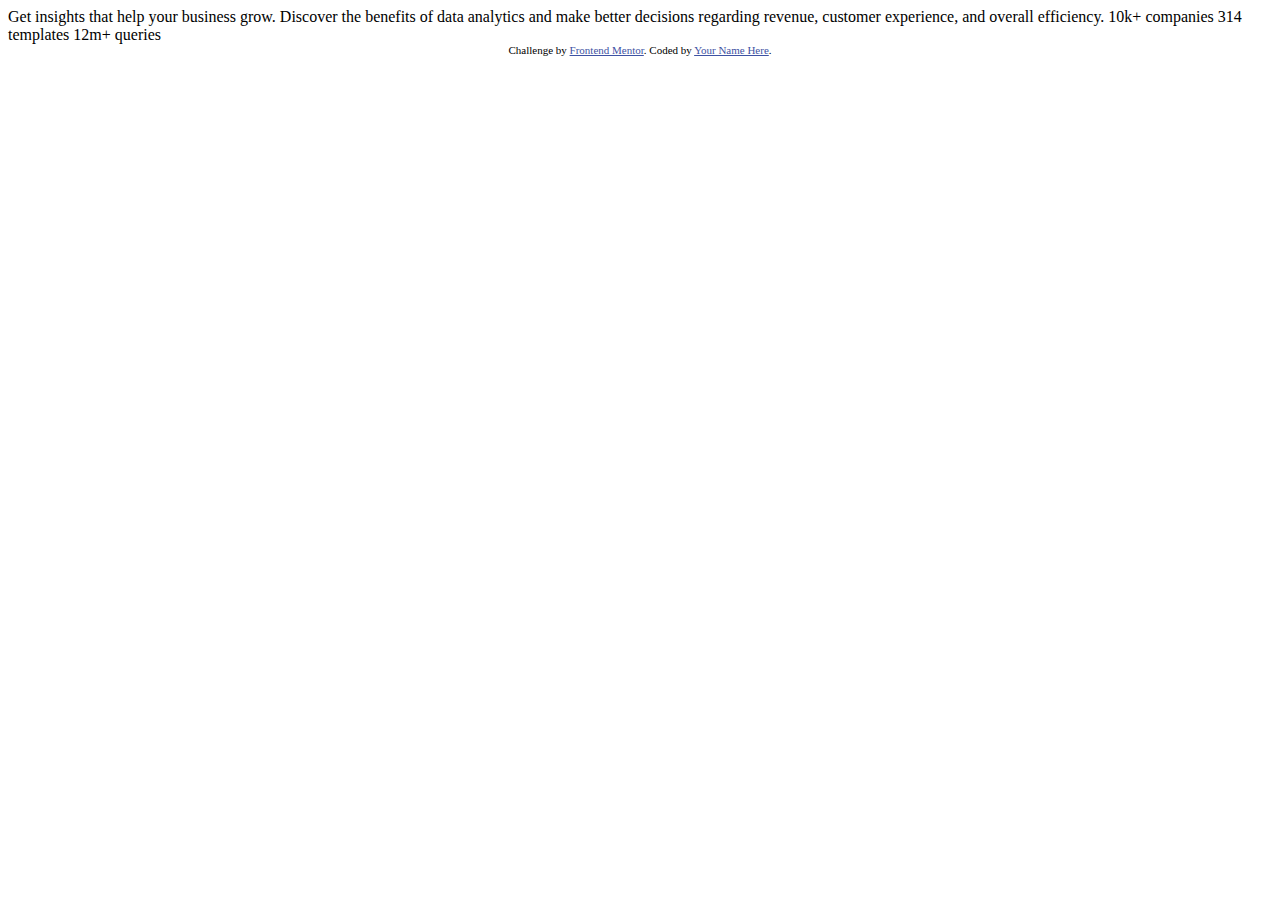
==== stats-preview-card-component-main/index.html @ 4444f32d "1" ====
<!DOCTYPE html>
<html lang="en">
<head>
  <meta charset="UTF-8">
  <meta name="viewport" content="width=device-width, initial-scale=1.0"> <!-- displays site properly based on user's device -->

  <link rel="icon" type="image/png" sizes="32x32" href="./images/favicon-32x32.png">
  
  <title>Frontend Mentor | Stats preview card component</title>

  <!-- Feel free to remove these styles or customise in your own stylesheet 👍 -->
  <style>
    .attribution { font-size: 11px; text-align: center; }
    .attribution a { color: hsl(228, 45%, 44%); }
  </style>
</head>
<body>

  Get insights that help your business grow.

  Discover the benefits of data analytics and make better decisions regarding revenue, customer 
  experience, and overall efficiency.

  10k+ companies
  314 templates
  12m+ queries

  <div class="attribution">
    Challenge by <a href="https://www.frontendmentor.io?ref=challenge" target="_blank">Frontend Mentor</a>. 
    Coded by <a href="#">Your Name Here</a>.
  </div>
</body>
</html>
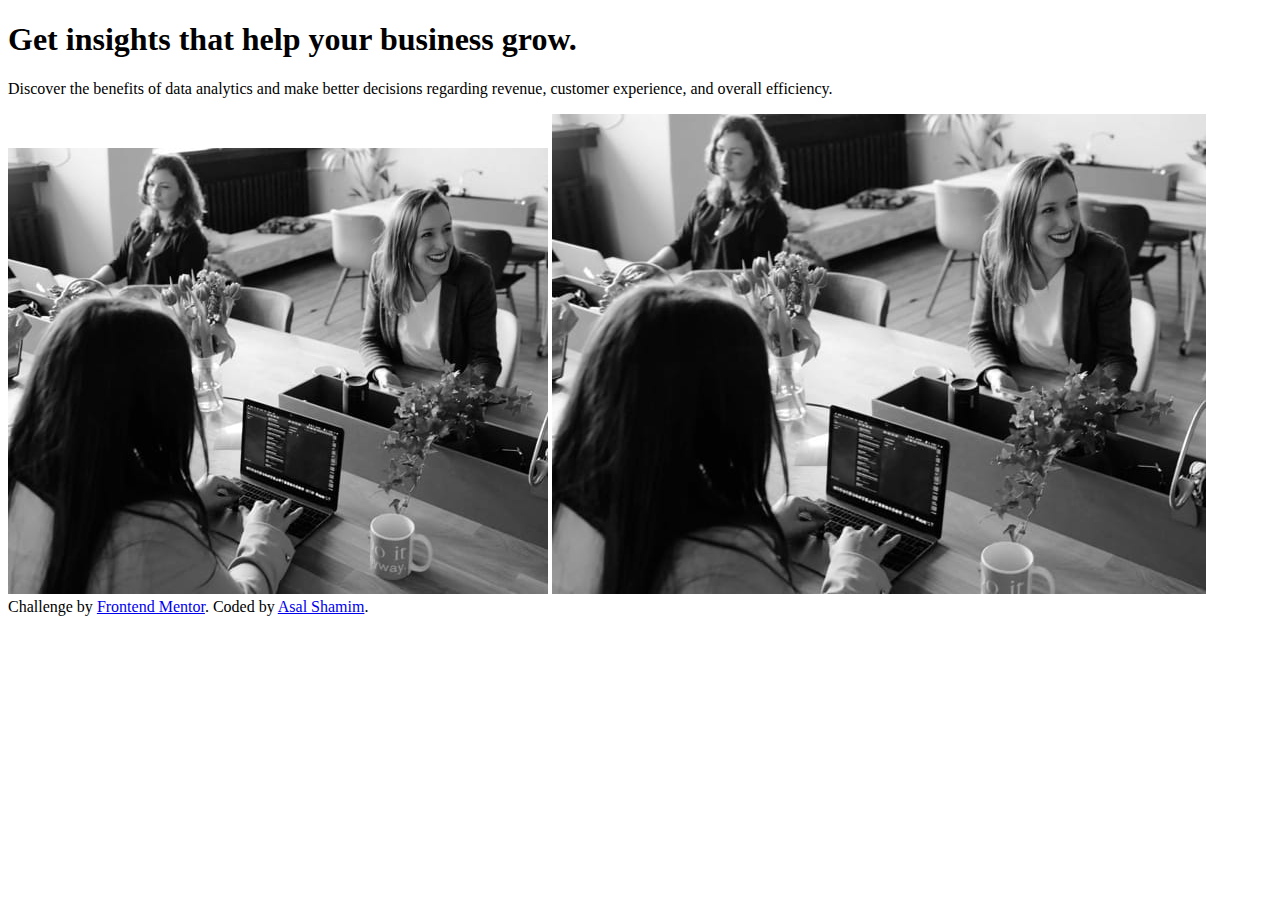
==== commit 055ea43c: "ok" ====
--- a/stats-preview-card-component-main/index.html
+++ b/stats-preview-card-component-main/index.html
@@ -2,32 +2,42 @@
 <html lang="en">
 <head>
   <meta charset="UTF-8">
-  <meta name="viewport" content="width=device-width, initial-scale=1.0"> <!-- displays site properly based on user's device -->
+  <meta name="viewport" content="width=device-width, initial-scale=1.0"> 
 
   <link rel="icon" type="image/png" sizes="32x32" href="./images/favicon-32x32.png">
+  <link rel="preconnect" href="https://fonts.googleapis.com">
+  <link rel="preconnect" href="https://fonts.gstatic.com" crossorigin>
+  <link href="https://fonts.googleapis.com/css2?family=Inter:wght@400;700&family=Lexend+Deca&display=swap" rel="stylesheet">
   
-  <title>Frontend Mentor | Stats preview card component</title>
+  <link rel="stylesheet" href="./styles/style.css">
 
-  <!-- Feel free to remove these styles or customise in your own stylesheet 👍 -->
-  <style>
-    .attribution { font-size: 11px; text-align: center; }
-    .attribution a { color: hsl(228, 45%, 44%); }
-  </style>
+<title>Stats preview card component</title>
+
+  
 </head>
 <body>
+  <div class="container">
+    <div class="card">
+     <div class="card-text-part">
+      <div class="block">
+        <h1> Get <span> insights </span> that help your business grow.</h1>
+        <p class="text"> Discover the benefits of data analytics and make better decisions regarding revenue, customer experience, and overall efficiency.</p>
 
-  Get insights that help your business grow.
+      </div>
 
-  Discover the benefits of data analytics and make better decisions regarding revenue, customer 
-  experience, and overall efficiency.
+      </div>
+      <div class="cart-img-part">
+        <img src="./images/image-header-desktop.jpg" alt="hero-img">
+        <img src="./images/image-header-mobile.jpg" alt="hero">
+      </div>
+    </div>
+  </div>
 
-  10k+ companies
-  314 templates
-  12m+ queries
+ 
 
   <div class="attribution">
     Challenge by <a href="https://www.frontendmentor.io?ref=challenge" target="_blank">Frontend Mentor</a>. 
-    Coded by <a href="#">Your Name Here</a>.
+    Coded by <a href="#">Asal Shamim</a>.
   </div>
 </body>
 </html>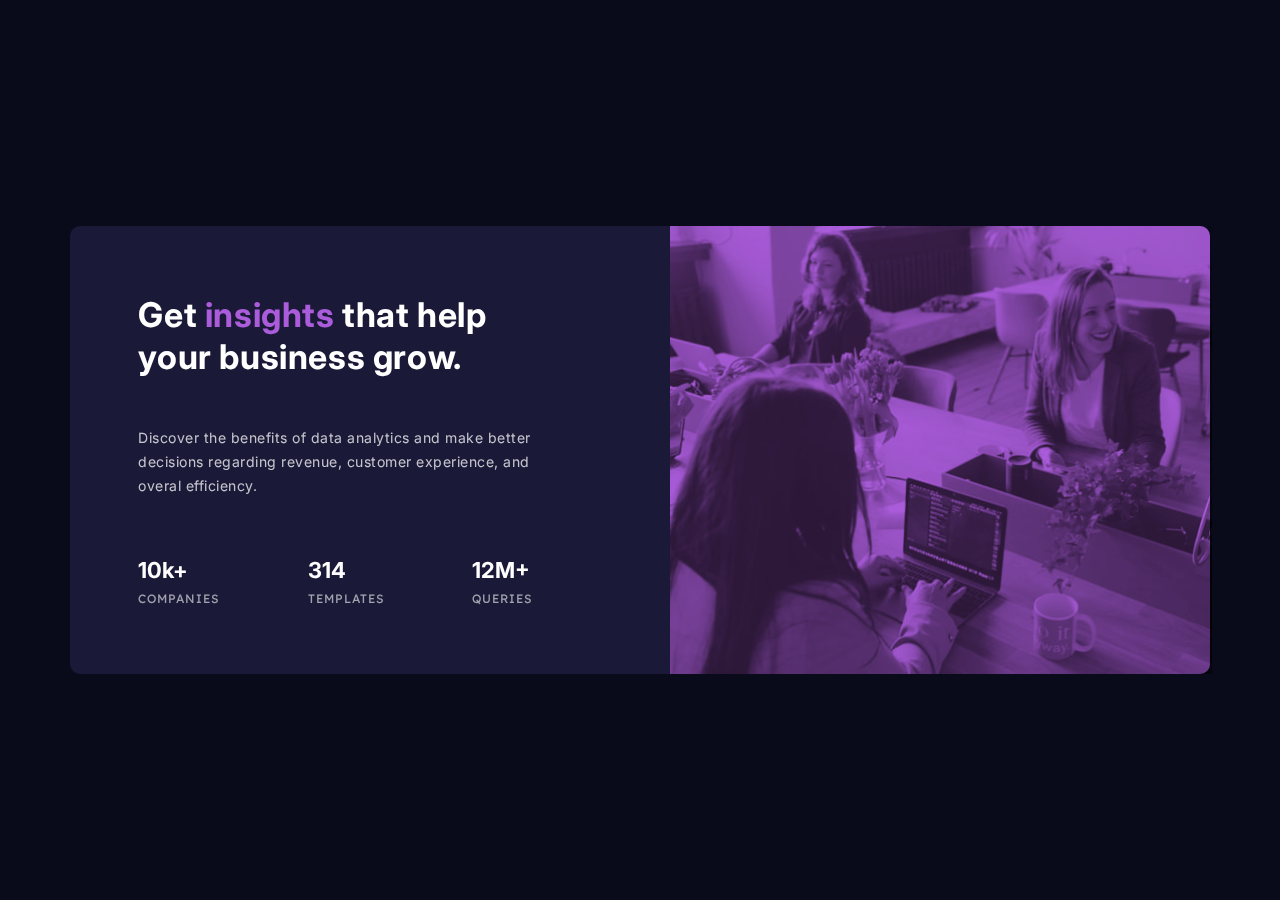
==== commit 8608be9a: "ok" ====
--- a/stats-preview-card-component-main/index.html
+++ b/stats-preview-card-component-main/index.html
@@ -1,43 +1,48 @@
 <!DOCTYPE html>
 <html lang="en">
 <head>
-  <meta charset="UTF-8">
-  <meta name="viewport" content="width=device-width, initial-scale=1.0"> 
+    <meta charset="UTF-8">
+    <meta http-equiv="X-UA-Compatible" content="IE=edge">
+    <meta name="viewport" content="width=device-width, initial-scale=1.0">
 
-  <link rel="icon" type="image/png" sizes="32x32" href="./images/favicon-32x32.png">
-  <link rel="preconnect" href="https://fonts.googleapis.com">
-  <link rel="preconnect" href="https://fonts.gstatic.com" crossorigin>
-  <link href="https://fonts.googleapis.com/css2?family=Inter:wght@400;700&family=Lexend+Deca&display=swap" rel="stylesheet">
-  
-  <link rel="stylesheet" href="./styles/style.css">
+    <link rel="preconnect" href="https://fonts.gstatic.com">
+    <link href="https://fonts.googleapis.com/css2?family=Inter:wght@400;700&family=Lexend+Deca&display=swap" rel="stylesheet"> 
+    <link rel="stylesheet" href="./styles/style.css">
 
-<title>Stats preview card component</title>
-
-  
+    <title>Stats preview card </title>
 </head>
 <body>
-  <div class="container">
-    <div class="card">
-     <div class="card-text-part">
-      <div class="block">
-        <h1> Get <span> insights </span> that help your business grow.</h1>
-        <p class="text"> Discover the benefits of data analytics and make better decisions regarding revenue, customer experience, and overall efficiency.</p>
+    <div class="container">
+        <div class="card">
+            <div class="card-text-part">
+                <div class="block">
+                    <h1>Get <span>insights</span> that help your business grow.</h1>
+                    <p class="text">Discover the benefits of data analytics and make better decisions regarding revenue, customer experience, and overal efficiency.</p>
+                    <div class="stats">
+                        <div class="stat-block">
+                            <div class="stat-num">10k+</div>
+                            <div class="stat-title">Companies</div>
+                        </div>
+                        <div class="stat-block">
+                            <div class="stat-num">314</div>
+                            <div class="stat-title">Templates</div>
+                        </div>
+                        <div class="stat-block">
+                            <div class="stat-num">12M+</div>
+                            <div class="stat-title">Queries</div>
+                        </div>
+                    </div>
+                </div>
+            </div>
+            <div class="card-img-part">
 
-      </div>
-
-      </div>
-      <div class="cart-img-part">
-        <img src="./images/image-header-desktop.jpg" alt="hero-img">
-        <img src="./images/image-header-mobile.jpg" alt="hero">
-      </div>
+                <img class="img-desktop" src="./images/image-header-desktop.jpg" alt="hero-img">
+                <img class="img-mobile" src="./images/image-header-mobile.jpg" alt="hero-img">
+                
+                <div class="pink"></div>
+            </div>
+        </div>
     </div>
-  </div>
-
- 
-
-  <div class="attribution">
-    Challenge by <a href="https://www.frontendmentor.io?ref=challenge" target="_blank">Frontend Mentor</a>. 
-    Coded by <a href="#">Asal Shamim</a>.
-  </div>
+    
 </body>
 </html>--- a/stats-preview-card-component-main/styles/style.css
+++ b/stats-preview-card-component-main/styles/style.css
@@ -0,0 +1,373 @@
+* {
+    margin: 0;
+    padding: 0;
+    -webkit-box-sizing: border-box;
+            box-sizing: border-box;
+  }
+  
+  html {
+    font-size: 62.5%;
+  }
+  
+  body {
+    font-family: 'Lexend Deca', sans-serif;
+    font-family: 'Inter', sans-serif;
+    background-color: #090b1a;
+  }
+  
+  .container {
+    height: 100vh;
+    display: -webkit-box;
+    display: -ms-flexbox;
+    display: flex;
+    -webkit-box-align: center;
+        -ms-flex-align: center;
+            align-items: center;
+    -webkit-box-pack: center;
+        -ms-flex-pack: center;
+            justify-content: center;
+  }
+  
+  .card {
+    background-color: #1b1938;
+    display: -webkit-box;
+    display: -ms-flexbox;
+    display: flex;
+    -webkit-box-align: stretch;
+        -ms-flex-align: stretch;
+            align-items: stretch;
+    -webkit-box-pack: center;
+        -ms-flex-pack: center;
+            justify-content: center;
+    max-width: 78%;
+    max-width: 1140px;
+    border-radius: 1.0rem;
+    margin: 5%;
+  }
+  
+  .card-text-part {
+    height: auto;
+    padding: 6%;
+    display: -webkit-box;
+    display: -ms-flexbox;
+    display: flex;
+    -webkit-box-orient: vertical;
+    -webkit-box-direction: normal;
+        -ms-flex-direction: column;
+            flex-direction: column;
+    -webkit-box-pack: justify;
+        -ms-flex-pack: justify;
+            justify-content: space-between;
+  }
+  
+  .card-text-part .block {
+    display: -webkit-box;
+    display: -ms-flexbox;
+    display: flex;
+    -webkit-box-orient: vertical;
+    -webkit-box-direction: normal;
+        -ms-flex-direction: column;
+            flex-direction: column;
+    -webkit-box-pack: justify;
+        -ms-flex-pack: justify;
+            justify-content: space-between;
+    height: 100%;
+    width: 85%;
+  }
+  
+  .card-text-part h1 {
+    color: white;
+    font-size: 3.4rem;
+    margin-bottom: 2.8rem;
+    line-height: 4.2rem;
+    letter-spacing: 0.6px;
+  }
+  
+  .card-text-part span {
+    color: #aa5cdb;
+  }
+  
+  .card-text-part .text {
+    color: rgba(255, 255, 255, 0.75);
+    font-size: 1.4rem;
+    line-height: 2.4rem;
+    letter-spacing: 0.5px;
+  }
+  
+  .stats {
+    display: -webkit-box;
+    display: -ms-flexbox;
+    display: flex;
+    -webkit-box-align: center;
+        -ms-flex-align: center;
+            align-items: center;
+    -webkit-box-pack: justify;
+        -ms-flex-pack: justify;
+            justify-content: space-between;
+    margin-top: 4.0rem;
+  }
+  
+  .stat-block {
+    display: -webkit-box;
+    display: -ms-flexbox;
+    display: flex;
+    -webkit-box-orient: vertical;
+    -webkit-box-direction: normal;
+        -ms-flex-direction: column;
+            flex-direction: column;
+    -webkit-box-pack: start;
+        -ms-flex-pack: start;
+            justify-content: flex-start;
+  }
+  
+  .stat-num {
+    color: white;
+    font-weight: bold;
+    font-size: 2.2rem;
+  }
+  
+  .stat-title {
+    color: rgba(255, 255, 255, 0.6);
+    text-transform: uppercase;
+    letter-spacing: 0.1rem;
+    font-size: 1.2rem;
+    font-family: 'Lexend Deca', sans-serif;
+    margin-top: 0.8rem;
+  }
+  
+  .card-img-part {
+    position: relative;
+    background-color: #aa5cdb;
+    border-radius: 0 1rem 1rem 0;
+    /*border: 2px solid yellow;
+      width: 100%;
+      background-image: url('../images/image-header-desktop.jpg');
+      background-size: contain;
+      background-repeat: no-repeat;
+      background-color: hsla(277, 64%, 61%, 1);
+      background-blend-mode: multiply;
+      filter: contrast(0.9);*/
+  }
+  
+  img {
+    mix-blend-mode: multiply;
+    height: 100%;
+  }
+  
+  .img-mobile {
+    display: none;
+  }
+  
+  .pink {
+    background-color: #aa5cdb;
+    width: 100%;
+    height: 100%;
+    position: absolute;
+    top: 0;
+    left: 0;
+    opacity: 0.25;
+    border-radius: 0 1rem 1rem 0;
+  }
+  
+  /*
+  background-image: url('../images/image-header-desktop.jpg');
+  background-color: $accent;
+  background-blend-mode: multiply;
+  width: 100%;
+  background-size: contain;*/
+  @media screen and (max-width: 1050px) {
+    .stat-title {
+      font-size: 1.1rem;
+    }
+    .card-text-part .block {
+      width: 100%;
+    }
+    .card-text-part h1 {
+      font-size: 3.2rem;
+      line-height: 3.8rem;
+      margin-bottom: 2.0rem;
+    }
+    .card-text-part .text {
+      width: 100%;
+      font-size: 1.6rem;
+      line-height: 2.4rem;
+      letter-spacing: 0.5px;
+    }
+  }
+  
+  @media screen and (max-width: 980px) {
+    .container {
+      height: 100%;
+      min-height: 100vh;
+      display: -webkit-box;
+      display: -ms-flexbox;
+      display: flex;
+      -webkit-box-align: center;
+          -ms-flex-align: center;
+              align-items: center;
+      -webkit-box-pack: center;
+          -ms-flex-pack: center;
+              justify-content: center;
+    }
+    .card {
+      display: -webkit-box;
+      display: -ms-flexbox;
+      display: flex;
+      -webkit-box-orient: vertical;
+      -webkit-box-direction: normal;
+          -ms-flex-direction: column;
+              flex-direction: column;
+      max-width: 78%;
+      margin: 3% 0;
+    }
+    .stats {
+      -ms-flex-wrap: wrap;
+          flex-wrap: wrap;
+    }
+    .stat-block {
+      display: -webkit-box;
+      display: -ms-flexbox;
+      display: flex;
+      -webkit-box-orient: vertical;
+      -webkit-box-direction: normal;
+          -ms-flex-direction: column;
+              flex-direction: column;
+      margin: 1.6rem;
+    }
+    .card-text-part {
+      -webkit-box-ordinal-group: 3;
+          -ms-flex-order: 2;
+              order: 2;
+      padding: 10%;
+    }
+    .card-text-part .block {
+      width: 100%;
+    }
+    .card-text-part h1 {
+      font-size: 3.4rem;
+      margin-bottom: 3.0rem;
+      line-height: 4.2rem;
+      letter-spacing: 0.6px;
+    }
+    .card-text-part .text {
+      width: 100%;
+    }
+    .stats {
+      margin-top: 2.8rem;
+    }
+    .stat-title {
+      font-size: 1.2rem;
+    }
+    .card-img-part {
+      border-radius: 1rem 1rem 0 0;
+      -webkit-box-ordinal-group: 2;
+          -ms-flex-order: 1;
+              order: 1;
+    }
+    img {
+      border-radius: 1rem 1rem 0 0;
+    }
+    .img-desktop {
+      display: none;
+    }
+    .img-mobile {
+      display: block;
+      width: 100%;
+    }
+    .pink {
+      border-radius: 1rem 1rem 0 0;
+    }
+  }
+  
+  @media screen and (max-width: 375px) {
+    .container {
+      height: 100vh;
+      display: -webkit-box;
+      display: -ms-flexbox;
+      display: flex;
+      -webkit-box-align: center;
+          -ms-flex-align: center;
+              align-items: center;
+      -webkit-box-pack: center;
+          -ms-flex-pack: center;
+              justify-content: center;
+    }
+    .card {
+      display: -webkit-box;
+      display: -ms-flexbox;
+      display: flex;
+      -webkit-box-orient: vertical;
+      -webkit-box-direction: normal;
+          -ms-flex-direction: column;
+              flex-direction: column;
+      max-width: 88%;
+    }
+    .stats {
+      display: -webkit-box;
+      display: -ms-flexbox;
+      display: flex;
+      -webkit-box-orient: vertical;
+      -webkit-box-direction: normal;
+          -ms-flex-direction: column;
+              flex-direction: column;
+    }
+    .stat-block {
+      display: -webkit-box;
+      display: -ms-flexbox;
+      display: flex;
+      -webkit-box-orient: vertical;
+      -webkit-box-direction: normal;
+          -ms-flex-direction: column;
+              flex-direction: column;
+      -webkit-box-align: center;
+          -ms-flex-align: center;
+              align-items: center;
+      margin: 1.6rem;
+    }
+    .card-text-part {
+      -webkit-box-ordinal-group: 3;
+          -ms-flex-order: 2;
+              order: 2;
+      padding: 10%;
+    }
+    .card-text-part .block {
+      width: 100%;
+    }
+    .card-text-part h1 {
+      font-size: 2.6rem;
+      text-align: center;
+      line-height: 3.6rem;
+      margin-bottom: 1.2rem;
+    }
+    .card-text-part .text {
+      text-align: center;
+      width: 100%;
+    }
+    .stats {
+      margin-top: 2.8rem;
+    }
+    .stat-title {
+      font-size: 1.2rem;
+    }
+    .card-img-part {
+      border-radius: 1rem 1rem 0 0;
+      -webkit-box-ordinal-group: 2;
+          -ms-flex-order: 1;
+              order: 1;
+    }
+    img {
+      border-radius: 1rem 1rem 0 0;
+    }
+    .img-desktop {
+      display: none;
+    }
+    .img-mobile {
+      display: block;
+      width: 100%;
+    }
+    .pink {
+      border-radius: 1rem 1rem 0 0;
+    }
+  }
+
+
